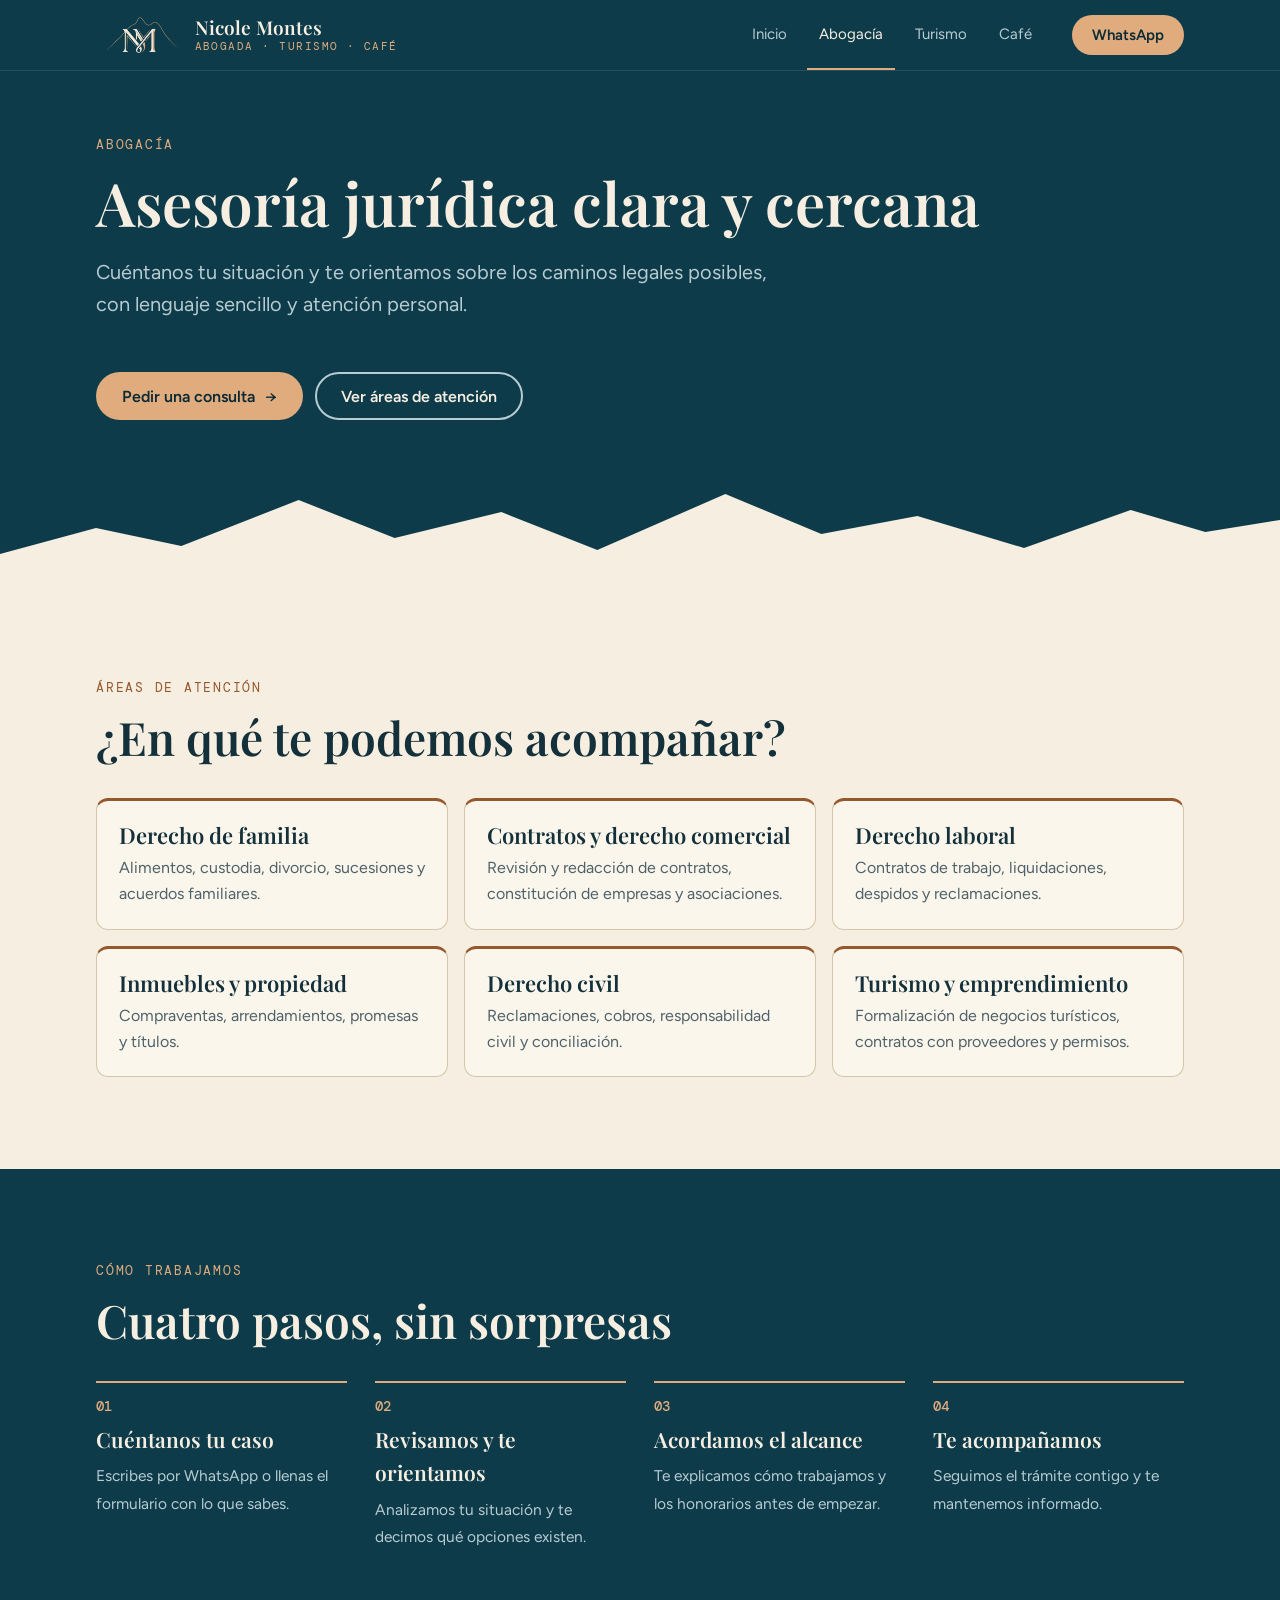
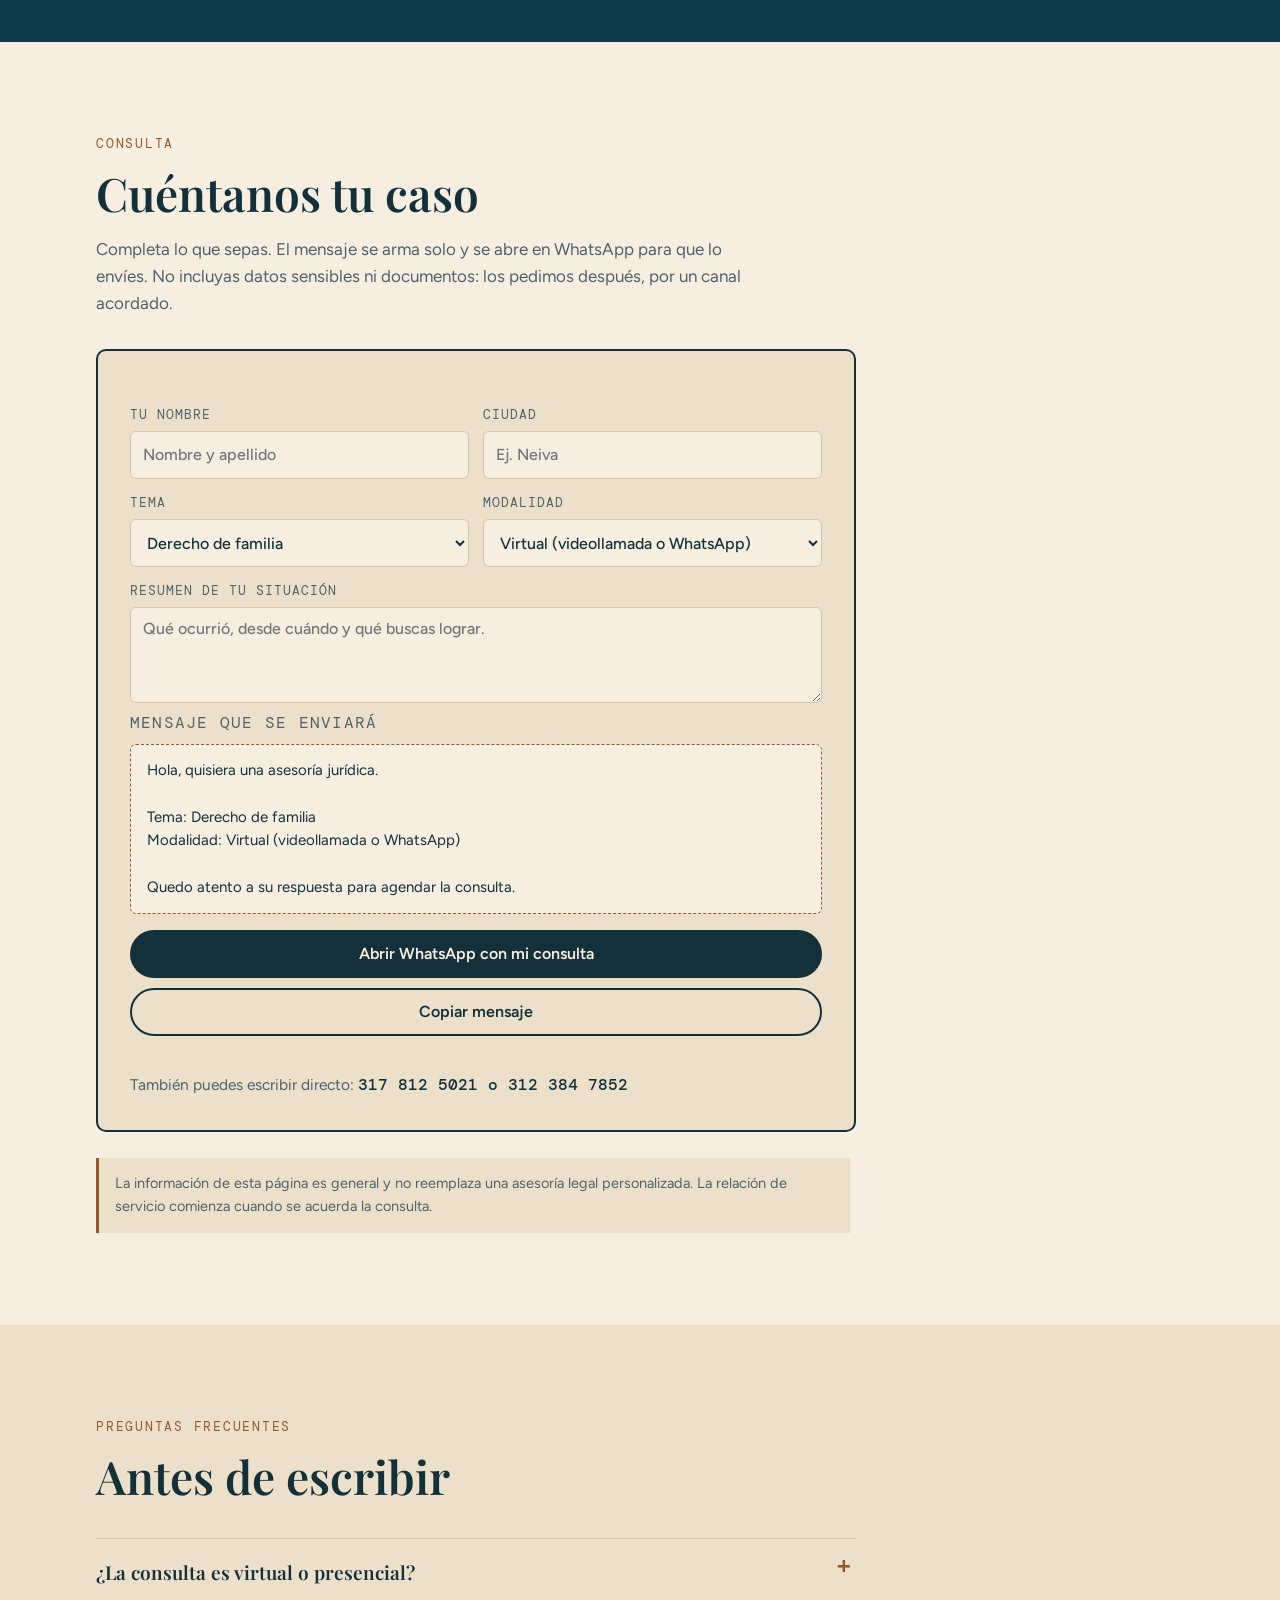
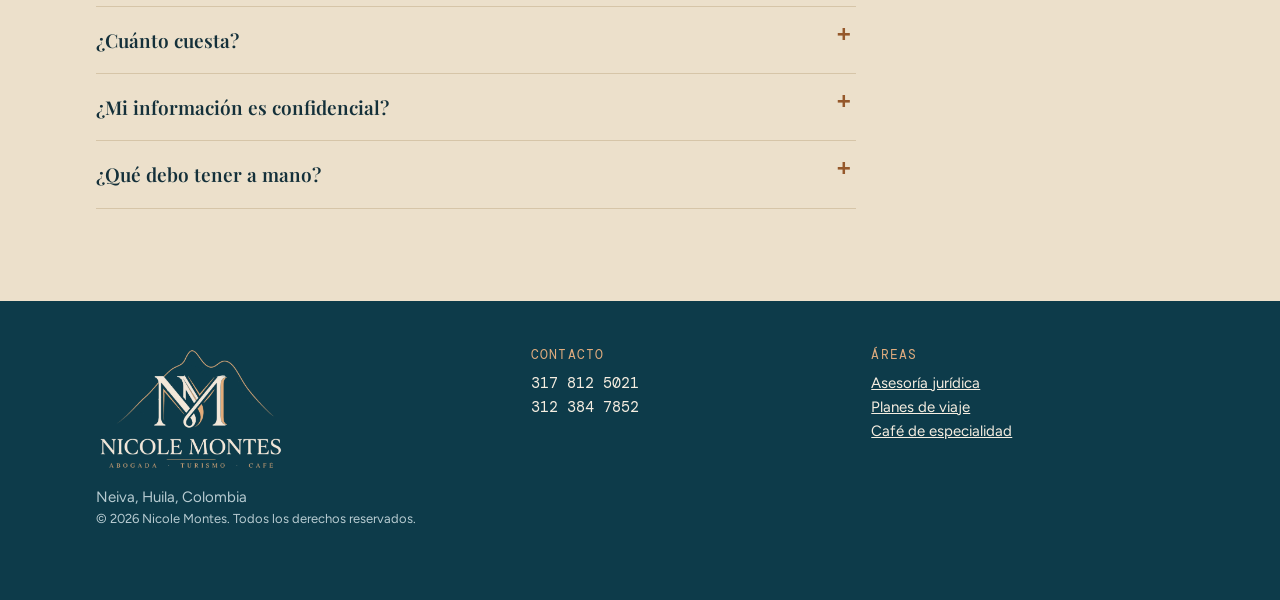
==== abogacia.html @ 296c9411 "Sitio NM: abogacia, turismo y tienda de cafe" ====
<!doctype html>
<html lang="es">
<head>
<meta charset="utf-8">
<meta name="viewport" content="width=device-width, initial-scale=1, viewport-fit=cover">
<title>Asesoría jurídica · Nicole Montes, abogada</title>
<meta name="description" content="Asesoría jurídica clara y cercana: familia, contratos, laboral, inmuebles y más. Consulta virtual o presencial.">
<meta property="og:type" content="website">
<meta property="og:title" content="Asesoría jurídica · Nicole Montes, abogada">
<meta property="og:description" content="Asesoría jurídica clara y cercana: familia, contratos, laboral, inmuebles y más. Consulta virtual o presencial.">
<meta name="theme-color" content="#0d3b4a">
<link rel="preconnect" href="https://fonts.googleapis.com">
<link rel="preconnect" href="https://fonts.gstatic.com" crossorigin>
<link rel="stylesheet" href="https://fonts.googleapis.com/css2?family=DM+Mono:wght@400;500&family=Figtree:wght@400;500;600&family=Playfair+Display:ital,wght@0,500;0,600;0,700;1,500;1,600&display=swap">
<link rel="stylesheet" href="site.css">
</head>
<body data-page="abogacia">
<div id="site-header"></div>
<main>

  <section class="band hero small">
    <div class="wrap">
      <p class="eyebrow">Abogacía</p>
      <h1 id="hero-title" style="max-width:15em"></h1>
      <p class="lead" id="hero-text"></p>
      <div class="cred" id="cred"></div>
      <div class="cta-row">
        <a class="btn btn-gold arrow" href="#consulta">Pedir una consulta</a>
        <a class="btn btn-line" href="#areas">Ver áreas de atención</a>
      </div>
    </div>
    <svg class="ridge" viewBox="0 0 1200 110" preserveAspectRatio="none" aria-hidden="true" focusable="false">
      <path d="M0 110 L0 78 L90 52 L170 70 L280 24 L370 62 L470 36 L560 74 L680 18 L770 58 L860 40 L960 72 L1060 34 L1130 56 L1200 44 L1200 110 Z"/>
    </svg>
  </section>

  <section class="section" id="areas">
    <div class="wrap">
      <p class="eyebrow">Áreas de atención</p>
      <h2>¿En qué te podemos acompañar?</h2>
      <div class="areas" id="areas-list"></div>
    </div>
  </section>

  <section class="section trust">
    <div class="wrap">
      <p class="eyebrow">Cómo trabajamos</p>
      <h2>Cuatro pasos, sin sorpresas</h2>
      <ol class="pasos" id="pasos"></ol>
    </div>
  </section>

  <section class="section" id="consulta">
    <div class="wrap">
      <p class="eyebrow">Consulta</p>
      <h2>Cuéntanos tu caso</h2>
      <p class="intro">Completa lo que sepas. El mensaje se arma solo y se abre en WhatsApp para que lo envíes. No incluyas datos sensibles ni documentos: los pedimos después, por un canal acordado.</p>
      <form class="order" id="consulta-form" autocomplete="off" style="margin-top:32px;max-width:760px">
        <div class="fields">
          <div class="fields-2">
            <div class="field"><label for="a-nombre">Tu nombre</label><input id="a-nombre" type="text" maxlength="80" placeholder="Nombre y apellido"></div>
            <div class="field"><label for="a-ciudad">Ciudad</label><input id="a-ciudad" type="text" maxlength="60" placeholder="Ej. Neiva"></div>
          </div>
          <div class="fields-2">
            <div class="field"><label for="a-tema">Tema</label><select id="a-tema"></select></div>
            <div class="field"><label for="a-modalidad">Modalidad</label><select id="a-modalidad"><option>Virtual (videollamada o WhatsApp)</option><option>Presencial en Neiva</option><option>Sin preferencia</option></select></div>
          </div>
          <div class="field"><label for="a-caso">Resumen de tu situación</label><textarea id="a-caso" maxlength="600" placeholder="Qué ocurrió, desde cuándo y qué buscas lograr."></textarea></div>
        </div>
        <p class="preview-label">Mensaje que se enviará</p>
        <div class="preview" id="a-preview" aria-live="polite"></div>
        <div class="order-actions">
          <a class="btn btn-solid btn-wide" id="a-enviar" href="#" target="_blank" rel="noopener">Abrir WhatsApp con mi consulta</a>
          <button class="btn btn-ghost btn-wide" id="a-copiar" type="button">Copiar mensaje</button>
        </div>
        <p class="status" id="a-estado" role="status"></p>
        <p class="phones">También puedes escribir directo: <b data-tels></b></p>
      </form>
      <p class="aviso" id="aviso"></p>
    </div>
  </section>

  <section class="section story-sec" id="dudas">
    <div class="wrap">
      <p class="eyebrow">Preguntas frecuentes</p>
      <h2>Antes de escribir</h2>
      <div class="faq" id="faq"></div>
    </div>
  </section>

</main>
<div id="site-footer"></div>
<script src="contenido.js"></script>
<script src="site.js"></script>
</body>
</html>
---- site.css ----
/* Nicole Montes (NM) · diseño del sitio. Teal profundo + cobre + crema, tomados del logo. */
:root {
  --paper: #f6eee1;
  --paper-2: #ece0cb;
  --ink: #14303a;
  --muted: #4f626a;
  --copper: #95582b;
  --wine: #0d3b4a;
  --line: #d6c5a8;
  --band: #0d3b4a;
  --band-ink: #f6eee1;
  --band-muted: #b7cbd1;
  --gold: #e0ac7e;
  --btn-ink: #0a2a35;
  --card: #fbf6ec;
  --font-display: "Playfair Display", Georgia, "Times New Roman", serif;
  --font-body: "Figtree", system-ui, -apple-system, "Segoe UI", sans-serif;
  --font-mono: "DM Mono", ui-monospace, "SFMono-Regular", Menlo, monospace;
  --gutter: 16px;
}
@media (prefers-color-scheme: dark) {
  :root:not([data-theme="light"]) {
    --paper: #0a1c24; --paper-2: #102a35; --ink: #efe6d6; --muted: #a9bcc2;
    --copper: #e0ac7e; --wine: #e8bf9c; --line: #24424f; --band: #071419; --card: #0f2630;
    color-scheme: dark;
  }
}
:root[data-theme="dark"] {
  --paper: #0a1c24; --paper-2: #102a35; --ink: #efe6d6; --muted: #a9bcc2;
  --copper: #e0ac7e; --wine: #e8bf9c; --line: #24424f; --band: #071419; --card: #0f2630;
  color-scheme: dark;
}

* { box-sizing: border-box; }
html { scroll-behavior: smooth; scroll-padding-top: 120px; }
body {
  margin: 0; background: var(--paper); color: var(--ink);
  font-family: var(--font-body); font-size: 17px; line-height: 1.6;
}
body::before {
  content: ""; position: fixed; inset: 0 0 auto; height: env(safe-area-inset-top, 0px);
  z-index: 30; background: var(--band);
}
img { display: block; max-width: 100%; height: auto; }
a { color: inherit; }
h1, h2, h3 { font-family: var(--font-display); line-height: 1.12; text-wrap: balance; margin: 0; font-weight: 600; }
p { margin: 0; }
:focus-visible { outline: 3px solid var(--gold); outline-offset: 3px; }
.wrap {
  max-width: 1120px; margin-inline: auto;
  padding-left: max(var(--gutter), env(safe-area-inset-left, 0px));
  padding-right: max(var(--gutter), env(safe-area-inset-right, 0px));
}
.eyebrow {
  font-family: var(--font-mono); font-size: 12.5px; letter-spacing: 0.14em;
  text-transform: uppercase; color: var(--copper); margin-bottom: 14px;
}
.band .eyebrow, .deal .eyebrow, .trust .eyebrow { color: var(--gold); }

/* Logo de la asociación Montaña Luminosa (se pinta con el color del tema) */
.mark {
  display: inline-block; aspect-ratio: 660 / 527; flex: none; background: var(--gold);
  -webkit-mask: url(img/ml-logo.png) center / contain no-repeat; mask: url(img/ml-logo.png) center / contain no-repeat;
}
.mark-hero { width: clamp(110px, 14vw, 150px); margin-bottom: 20px; }
.mark-foot { width: 110px; }

/* Botones */
.btn {
  display: inline-flex; align-items: center; justify-content: center; gap: 10px;
  min-height: 48px; padding: 12px 24px; border-radius: 999px; border: 2px solid transparent;
  font: 600 16px/1.2 var(--font-body); text-decoration: none; cursor: pointer;
  transition: transform .15s ease, background-color .15s ease;
}
.btn:hover { transform: translateY(-1px); }
.btn-gold { background: var(--gold); color: var(--btn-ink); }
.btn-gold:hover { background: #ebbb91; }
.btn-line { border-color: var(--band-muted); color: var(--band-ink); }
.btn-line:hover { background: rgba(255,255,255,.08); }
.btn-solid { background: var(--ink); color: var(--paper); }
.btn-ghost { border-color: var(--ink); color: var(--ink); background: transparent; }
.btn-wide { width: 100%; }
.btn-sm { min-height: 42px; padding: 8px 18px; font-size: 15px; }
.arrow::after { content: "→"; font-weight: 500; }

/* Encabezado */
.top {
  position: sticky; top: env(safe-area-inset-top, 0px); z-index: 20;
  background: var(--band); color: var(--band-ink); border-bottom: 1px solid rgba(255,255,255,.1);
}
.top .wrap { display: flex; flex-wrap: wrap; align-items: center; justify-content: space-between; column-gap: 16px; row-gap: 0; }
.brand { display: flex; align-items: center; gap: 12px; text-decoration: none; min-height: 64px; }
.brand img { height: 40px; width: auto; }
.brand-name { font-family: var(--font-display); font-weight: 600; font-size: 19px; line-height: 1.1; white-space: nowrap; }
.brand-name small { display: block; font-family: var(--font-mono); font-weight: 400; font-size: 10.5px; letter-spacing: .14em; text-transform: uppercase; color: var(--gold); margin-top: 3px; }
.nav { order: 3; flex-basis: 100%; display: flex; justify-content: space-between; gap: 4px; font-size: 15px; border-top: 1px solid rgba(255,255,255,.08); }
.nav a { flex: 1; text-align: center; padding: 11px 6px; text-decoration: none; color: var(--band-muted); border-bottom: 2px solid transparent; }
.nav a:hover { color: var(--band-ink); }
.nav a[aria-current="page"] { color: var(--band-ink); border-bottom-color: var(--gold); }
.top .btn { min-height: 40px; padding: 8px 18px; font-size: 15px; white-space: nowrap; }
@media (min-width: 820px) {
  .nav { order: 0; flex-basis: auto; border-top: 0; gap: 8px; margin-left: auto; margin-right: 12px; }
  .nav a { flex: none; padding: 22px 12px; }
}
@media (max-width: 440px) { .brand-name small { display: none; } .brand { gap: 10px; } .brand img { height: 34px; width: auto; } .top .btn { padding: 8px 14px; } }

/* Franja principal */
.band { background: var(--band); color: var(--band-ink); }
.hero { padding-block: clamp(36px, 7vw, 80px) 0; }
.hero-grid { display: grid; gap: 36px; align-items: center; }
.hero h1 { font-size: clamp(34px, 5.8vw, 60px); font-weight: 600; }
.hero h1 em { font-style: italic; color: var(--gold); }
.hero .lead { margin-top: 20px; font-size: clamp(17px, 2.2vw, 20px); color: var(--band-muted); max-width: 34em; }
.chips { display: flex; flex-wrap: wrap; gap: 8px; margin-top: 26px; }
.chip { font-family: var(--font-mono); font-size: 13px; padding: 6px 12px; border-radius: 999px; border: 1px solid rgba(246,238,225,.3); color: var(--band-ink); }
.cta-row { display: flex; flex-wrap: wrap; gap: 12px; margin-top: 30px; }
.hero-photo { position: relative; max-width: 380px; width: 100%; justify-self: center; margin: 0; }
.hero-photo img { width: 100%; aspect-ratio: 4 / 5; object-fit: contain; border-radius: 10px; background: radial-gradient(circle at 50% 40%, #1a5164, #0a2e3b); padding: 14px; }
.hero-photo figcaption { margin-top: 10px; font-size: 13.5px; color: var(--band-muted); text-align: center; }
@media (min-width: 900px) { .hero-grid { grid-template-columns: 1.2fr .8fr; gap: 56px; } }
.ridge { display: block; width: 100%; height: clamp(48px, 9vw, 110px); margin-top: clamp(28px, 5vw, 56px); }
.ridge path { fill: var(--paper); }

/* Portada */
.hero-home { text-align: center; padding-bottom: 0; }
.hero-home .logo-full { width: min(560px, 90vw); margin: 0 auto 8px; }
.hero-home h1 { font-size: clamp(30px, 5vw, 50px); max-width: 17em; margin: 14px auto 0; }
.hero-home .lead { margin: 18px auto 0; }
.doors { display: grid; gap: 18px; padding-block: 8px clamp(40px, 6vw, 72px); }
@media (min-width: 900px) { .doors { grid-template-columns: repeat(3, 1fr); gap: 24px; } }
.door {
  display: flex; flex-direction: column; gap: 14px; padding: clamp(22px, 3vw, 30px); border: 1px solid var(--line);
  border-radius: 14px; background: var(--card); text-decoration: none; transition: transform .2s ease, box-shadow .2s ease, border-color .2s ease;
}
.door:hover { transform: translateY(-4px); border-color: var(--copper); box-shadow: 0 14px 34px rgba(13,59,74,.14); }
.door .ic { width: 54px; height: 54px; border-radius: 50%; display: grid; place-items: center; background: var(--band); color: var(--gold); }
.door .ic svg { width: 28px; height: 28px; stroke: currentColor; fill: none; stroke-width: 1.7; stroke-linecap: round; stroke-linejoin: round; }
.door h2 { font-size: clamp(24px, 3vw, 29px); }
.door p { color: var(--muted); font-size: 16px; }
.door ul { margin: 0; padding: 0; list-style: none; display: grid; gap: 6px; font-size: 15px; }
.door li { padding-left: 22px; position: relative; }
.door li::before { content: ""; position: absolute; left: 2px; top: .62em; width: 10px; height: 2px; background: var(--copper); }
.door .btn { margin-top: auto; align-self: flex-start; }
.proofs-home { display: grid; gap: 18px; margin-top: 34px; }
@media (min-width: 760px) { .proofs-home { grid-template-columns: repeat(2, 1fr); } }
@media (min-width: 1000px) { .proofs-home { grid-template-columns: repeat(4, 1fr); } }
.proofs-home div { padding: 18px 0 0; border-top: 2px solid var(--gold); }
.proofs-home b { display: block; font-family: var(--font-display); font-size: 20px; color: var(--gold); margin-bottom: 6px; font-weight: 600; }
.proofs-home span { color: var(--band-ink); font-size: 15.5px; }
.about-grid { display: grid; gap: 28px; margin-top: 28px; align-items: center; }
@media (min-width: 860px) { .about-grid { grid-template-columns: 340px 1fr; gap: 56px; } }
.about-grid img { width: min(340px, 100%); }
.about-grid p + p { margin-top: 14px; }
.about-grid p { max-width: 38em; }

.contact { display: flex; flex-wrap: wrap; gap: 14px 24px; align-items: center; margin-top: 26px; }
.contact a.link { font-family: var(--font-mono); font-size: 16px; }

/* Abogacía */
.areas { display: grid; gap: 16px; margin-top: 34px; }
@media (min-width: 700px) { .areas { grid-template-columns: repeat(2, 1fr); } }
@media (min-width: 1000px) { .areas { grid-template-columns: repeat(3, 1fr); } }
.area { padding: 22px; border: 1px solid var(--line); border-radius: 12px; background: var(--card); border-top: 3px solid var(--copper); }
.area h3 { font-size: 22px; margin-bottom: 8px; }
.area p { color: var(--muted); font-size: 16px; }
.pasos { margin: 34px 0 0; padding: 0; list-style: none; display: grid; gap: 22px; counter-reset: p; }
@media (min-width: 860px) { .pasos { grid-template-columns: repeat(4, 1fr); gap: 28px; } }
.pasos li { counter-increment: p; padding-top: 16px; border-top: 2px solid var(--gold); }
.pasos li::before { content: "0" counter(p); display: block; font: 500 14px/1 var(--font-mono); color: var(--gold); margin-bottom: 10px; }
.pasos b { display: block; font-family: var(--font-display); font-size: 21px; font-weight: 600; margin-bottom: 6px; color: var(--band-ink); }
.pasos span { color: var(--band-muted); font-size: 15.5px; }
.cred { display: flex; flex-wrap: wrap; gap: 8px; margin-top: 22px; }
.aviso { margin-top: 26px; padding: 14px 16px; border-left: 3px solid var(--copper); background: var(--paper-2); font-size: 14.5px; color: var(--muted); max-width: 52em; }

/* Turismo */
.filtros { display: flex; flex-wrap: wrap; gap: 8px; margin-top: 28px; }
.fbtn { min-height: 44px; padding: 8px 18px; border-radius: 999px; border: 1.5px solid var(--line); background: var(--paper); color: var(--ink); font: 600 15px/1 var(--font-body); cursor: pointer; text-transform: capitalize; }
.fbtn[aria-pressed="true"] { background: var(--ink); color: var(--paper); border-color: var(--ink); }
.planes { display: grid; gap: 22px; margin-top: 28px; }
@media (min-width: 720px) { .planes { grid-template-columns: repeat(2, 1fr); } }
@media (min-width: 1040px) { .planes { grid-template-columns: repeat(3, 1fr); } }
.plan { display: flex; flex-direction: column; border: 1px solid var(--line); border-radius: 14px; overflow: hidden; background: var(--card); }
.plan-img { width: 100%; aspect-ratio: 16 / 10; object-fit: cover; display: block; }
.plan-body { display: flex; flex-direction: column; gap: 10px; padding: 20px; flex: 1; }
.plan h3 { font-size: 23px; }
.plan .dest { font-family: var(--font-mono); font-size: 12.5px; letter-spacing: .06em; text-transform: uppercase; color: var(--copper); }
.plan p { color: var(--muted); font-size: 15.5px; }
.plan ul { margin: 0; padding: 0; list-style: none; display: grid; gap: 4px; font-size: 15px; }
.plan li { padding-left: 20px; position: relative; }
.plan li::before { content: "✓"; position: absolute; left: 0; color: var(--copper); font-weight: 700; }
.plan-foot { margin-top: auto; padding-top: 12px; display: flex; flex-wrap: wrap; align-items: center; justify-content: space-between; gap: 10px; }
.plan-meta { font-size: 14px; color: var(--muted); }
.plan-meta b { display: block; font-family: var(--font-display); font-size: 20px; color: var(--ink); font-weight: 600; }

@media (prefers-reduced-motion: reduce) { html { scroll-behavior: auto; } .btn, .door { transition: none; } }

/* Secciones */
.section { padding-block: clamp(52px, 8vw, 92px); }
.section h2 { font-size: clamp(30px, 4.6vw, 46px); font-weight: 600; max-width: 18em; }
.section .intro { margin-top: 16px; color: var(--muted); max-width: 38em; }

/* Cata */
.cata-grid { display: grid; gap: 40px; margin-top: 40px; align-items: start; }
@media (min-width: 900px) { .cata-grid { grid-template-columns: 1.1fr .9fr; gap: 64px; } }
.score { display: flex; align-items: baseline; gap: 14px; flex-wrap: wrap; }
.score b { font-family: var(--font-display); font-size: clamp(64px, 11vw, 104px); font-weight: 600; line-height: 1; color: var(--copper); font-variant-numeric: tabular-nums; }
.score span { color: var(--muted); max-width: 20em; }
.scale { position: relative; margin: 54px 6px 76px; height: 12px; border-radius: 6px; background: var(--paper-2); border: 1px solid var(--line); }
.scale-spec { position: absolute; inset: 0; border-radius: 6px; background: linear-gradient(90deg, #c98a43, var(--copper)); opacity: .9; }
.scale-mark { position: absolute; top: -9px; left: 32.5%; width: 4px; height: 28px; margin-left: -2px; background: var(--ink); border-radius: 2px; }
.scale-mark span {
  position: absolute; bottom: 36px; left: 50%; transform: translateX(-50%);
  background: var(--ink); color: var(--paper); font-family: var(--font-mono); font-size: 13px;
  padding: 3px 9px; border-radius: 4px; white-space: nowrap;
}
.tick { position: absolute; top: 20px; transform: translateX(-50%); font-family: var(--font-mono); font-size: 12px; color: var(--muted); }
.scale-note { position: absolute; top: 44px; left: 0; font-size: 13.5px; color: var(--muted); white-space: nowrap; }
.attrs { margin: 0; display: grid; gap: 0; border-top: 1px solid var(--line); }
.attrs div { display: grid; grid-template-columns: 8.5em 1fr; gap: 14px; padding: 13px 0; border-bottom: 1px solid var(--line); }
.attrs dt { font-family: var(--font-mono); font-size: 13px; letter-spacing: .08em; text-transform: uppercase; color: var(--copper); padding-top: 3px; }
.attrs dd { margin: 0; font-weight: 500; }
.photo-card { margin: 0; }
.photo-card img { width: 100%; aspect-ratio: 3 / 4; object-fit: cover; border-radius: 6px; }
.photo-card figcaption { margin-top: 10px; font-size: 14px; color: var(--muted); }

[hidden] { display: none !important; }
/* Tienda */
.vpick { display: flex; flex-wrap: wrap; gap: 10px; margin-top: 32px; }
.vbtn {
  display: inline-flex; align-items: center; gap: 10px; min-height: 48px; padding: 10px 18px; border-radius: 999px;
  border: 1.5px solid var(--line); background: var(--paper); color: var(--ink); font: 600 16px/1.2 var(--font-body); cursor: pointer;
  transition: background-color .15s ease;
}
.vbtn:hover { border-color: var(--copper); }
.vbtn[aria-pressed="true"] { background: var(--ink); color: var(--paper); border-color: var(--ink); }
.vbtn .vs { font-family: var(--font-mono); font-size: 12.5px; color: var(--copper); }
.vbtn[aria-pressed="true"] .vs { color: var(--gold); }
.shop { display: grid; gap: 28px; margin-top: 28px; align-items: start; }
@media (min-width: 960px) { .shop { grid-template-columns: 1.15fr .85fr; gap: 40px; } }
.ficha { border: 1px solid var(--line); border-radius: 10px; padding: clamp(20px, 4vw, 34px); background: var(--paper-2); display: grid; gap: 22px; min-width: 0; }
.ficha .tag { font-family: var(--font-mono); font-size: 12.5px; letter-spacing: .12em; text-transform: uppercase; color: var(--copper); }
.ficha h3 { font-size: clamp(32px, 4.6vw, 48px); margin-top: 4px; }
.ficha-top { display: flex; flex-wrap: wrap; align-items: flex-end; justify-content: space-between; gap: 14px 24px; }
.ficha-score { display: flex; align-items: baseline; gap: 12px; }
.ficha-score b { font-family: var(--font-display); font-size: clamp(60px, 9vw, 88px); font-weight: 600; line-height: 1; color: var(--copper); font-variant-numeric: tabular-nums; }
.ficha-score span { color: var(--muted); font-size: 15px; max-width: 9em; line-height: 1.3; }
.notes { display: flex; flex-wrap: wrap; gap: 8px; }
.note { padding: 7px 14px; border-radius: 999px; background: var(--copper); color: var(--paper); font-weight: 600; font-size: 15px; }
.ficha .scale { margin: 46px 6px 62px; }
.ficha-img { width: 100%; aspect-ratio: 16 / 10; object-fit: cover; object-position: 50% 62%; border-radius: 6px; }
.ficha-wait { display: grid; gap: 16px; justify-items: start; padding: 22px; border: 1.5px dashed var(--copper); border-radius: 8px; background: var(--paper); }
.ficha-wait p { color: var(--muted); max-width: 30em; }
.buy { border: 2px solid var(--ink); border-radius: 10px; padding: clamp(20px, 4vw, 30px); background: var(--paper); display: grid; gap: 18px; min-width: 0; }
@media (min-width: 960px) { .buy { position: sticky; top: calc(80px + env(safe-area-inset-top, 0px)); } }
.buy h3 { font-size: 26px; }
.sizes-pick { display: grid; grid-template-columns: repeat(3, 1fr); gap: 8px; margin-top: 6px; }
.sz { position: relative; display: grid; gap: 2px; padding: 12px 6px; border: 1.5px solid var(--line); border-radius: 8px; text-align: center; cursor: pointer; background: var(--paper); text-transform: none; letter-spacing: 0; }
.sz input { position: absolute; opacity: 0; inset: 0; cursor: pointer; margin: 0; }
.field label.sz { text-transform: none; letter-spacing: 0; font-family: var(--font-body); color: inherit; font-size: inherit; }
.sz b { font-family: var(--font-display); font-size: 21px; color: var(--ink); }
.sz span { font-family: var(--font-mono); font-size: 14px; color: var(--copper); font-variant-numeric: tabular-nums; }
.sz:has(input:checked) { border-color: var(--ink); background: var(--paper-2); box-shadow: inset 0 0 0 1.5px var(--ink); }
.sz:has(input:focus-visible) { outline: 3px solid var(--gold); outline-offset: 2px; }
.qty { display: inline-grid; grid-template-columns: 48px 64px 48px; align-items: stretch; }
.qty button { min-height: 48px; border: 1.5px solid var(--line); background: var(--paper); color: var(--ink); font: 600 22px/1 var(--font-body); cursor: pointer; }
.qty button:first-child { border-radius: 6px 0 0 6px; }
.qty button:last-child { border-radius: 0 6px 6px 0; }
.qty input { width: 100%; min-height: 48px; text-align: center; border: 1.5px solid var(--line); border-left: 0; border-right: 0; background: var(--paper); color: var(--ink); font: 600 17px/1 var(--font-body); -moz-appearance: textfield; appearance: textfield; }
.qty input::-webkit-outer-spin-button, .qty input::-webkit-inner-spin-button { -webkit-appearance: none; margin: 0; }
.qty-sm { grid-template-columns: 40px 48px 40px; }
.qty-sm button, .qty-sm input { min-height: 40px; font-size: 16px; }
.buy-row { display: flex; flex-wrap: wrap; align-items: end; gap: 14px 18px; }
.note-small { font-size: 14px; color: var(--muted); }
.add-status { min-height: 1.4em; font-size: 14.5px; color: var(--copper); font-weight: 600; }

/* Carrito y pago */
.cart-sec { background: var(--paper-2); }
.cart-grid { display: grid; gap: 32px; margin-top: 36px; align-items: start; }
@media (min-width: 960px) { .cart-grid { grid-template-columns: 1.15fr .85fr; gap: 44px; } }
.cart-card { border: 2px solid var(--ink); border-radius: 10px; padding: clamp(20px, 4vw, 32px); background: var(--paper); min-width: 0; }
.cart-card h3 { font-size: 26px; }
.cart-list { margin: 16px 0 0; padding: 0; list-style: none; border-top: 1px solid var(--line); }
.cart-line { display: grid; grid-template-columns: 1fr auto; gap: 8px 16px; padding: 16px 0; border-bottom: 1px solid var(--line); align-items: center; }
.cart-line .t { font-family: var(--font-display); font-weight: 600; font-size: 19px; }
.cart-line .s { color: var(--muted); font-size: 14.5px; }
.cart-line .lt { font-family: var(--font-mono); font-size: 17px; color: var(--copper); text-align: right; font-variant-numeric: tabular-nums; }
.cart-line .ctl { grid-column: 1 / -1; display: flex; align-items: center; justify-content: space-between; gap: 12px; }
.link-btn { background: none; border: 0; padding: 8px 4px; color: var(--muted); font: 500 14.5px/1 var(--font-body); text-decoration: underline; cursor: pointer; }
.cart-empty { padding: 26px 0 6px; color: var(--muted); display: grid; gap: 16px; justify-items: start; }
.cart-total { margin-top: 18px; padding: 14px 16px; border-radius: 6px; background: var(--ink); color: var(--paper); display: flex; flex-wrap: wrap; justify-content: space-between; align-items: baseline; gap: 4px 16px; }
.cart-total b { font-family: var(--font-mono); font-size: 24px; font-weight: 500; font-variant-numeric: tabular-nums; }
.cart-total span { font-size: 14px; opacity: .85; }
.pay { display: grid; gap: 20px; }
.pay-box { border: 2px solid var(--copper); border-radius: 10px; padding: clamp(20px, 4vw, 28px); background: var(--paper); }
.pay-box h3 { font-size: 24px; }
.steps { margin: 14px 0 0; padding: 0; list-style: none; display: grid; gap: 12px; counter-reset: s; }
.steps li { counter-increment: s; display: grid; grid-template-columns: 30px 1fr; gap: 12px; align-items: start; font-size: 15.5px; }
.steps li::before { content: counter(s); display: grid; place-items: center; width: 30px; height: 30px; border-radius: 50%; background: var(--copper); color: var(--paper); font: 600 14px/1 var(--font-mono); }
.accts { display: grid; gap: 10px; margin-top: 16px; }
.acct { display: grid; gap: 4px; padding: 12px 14px; border: 1px dashed var(--copper); border-radius: 6px; background: var(--paper-2); }
.acct small { font-family: var(--font-mono); font-size: 12px; letter-spacing: .08em; text-transform: uppercase; color: var(--muted); }
.acct .n { font-family: var(--font-mono); font-size: 18px; overflow-wrap: anywhere; }
.acct button { justify-self: start; }
.pay-note { margin-top: 14px; font-size: 15px; color: var(--muted); }
.pay-banner { margin: 18px 0 0; padding: 14px 16px; border-radius: 12px; border: 1px solid var(--line, #c9b79b); background: var(--card, #fff); font-size: 16px; line-height: 1.45; }
.pay-banner.ok { border-color: #3d7a4a; }
.pay-banner.bad { border-color: #b3402a; }
.pay-banner b { display: block; margin-bottom: 2px; }
.pay img { width: 100%; aspect-ratio: 4 / 3; object-fit: cover; border-radius: 6px; }
.is-disabled { opacity: .45; pointer-events: none; }
.fab {
  position: fixed; z-index: 25; right: max(16px, env(safe-area-inset-right, 0px)); bottom: calc(16px + env(safe-area-inset-bottom, 0px));
  display: inline-flex; align-items: center; gap: 10px; min-height: 52px; padding: 10px 20px; border-radius: 999px;
  background: var(--gold); color: var(--btn-ink); font: 600 16px/1.2 var(--font-body); text-decoration: none; box-shadow: 0 6px 22px rgba(0,0,0,.35);
}
.fab[hidden] { display: none; }

/* Molienda */
.beans { background: var(--paper-2); }
.beans-grid { display: grid; gap: 32px; align-items: center; }
@media (min-width: 900px) { .beans-grid { grid-template-columns: .9fr 1.1fr; gap: 64px; } }
.beans img { width: 100%; aspect-ratio: 4 / 3; object-fit: cover; object-position: 50% 78%; border-radius: 6px; }
.brew { margin: 26px 0 0; padding: 0; list-style: none; display: grid; gap: 12px; }
.brew li { padding-left: 18px; border-left: 3px solid var(--copper); }
.brew b { font-weight: 600; }

/* Pedido */
.buy-grid { display: grid; gap: 32px; margin-top: 40px; align-items: start; }
@media (min-width: 960px) { .buy-grid { grid-template-columns: .85fr 1.15fr; gap: 44px; } }
.sizes-col { display: grid; gap: 22px; }
.sizes-col img { width: 100%; aspect-ratio: 4 / 3; object-fit: cover; border-radius: 6px; }
.sizes { margin: 0; padding: 0; list-style: none; border-top: 1px solid var(--line); }
.sizes li { display: grid; grid-template-columns: 1fr auto; gap: 8px 16px; align-items: baseline; padding: 15px 0; border-bottom: 1px solid var(--line); }
.sizes b { font-family: var(--font-display); font-size: 24px; }
.sizes .p { font-family: var(--font-mono); font-size: 19px; color: var(--copper); font-variant-numeric: tabular-nums; }
.sizes small { grid-column: 1 / -1; color: var(--muted); font-size: 14.5px; }
.order { border: 2px solid var(--ink); border-radius: 10px; padding: clamp(20px, 4vw, 32px); background: var(--paper-2); }
.order h3 { font-size: 26px; }
.order > p { margin-top: 8px; color: var(--muted); font-size: 15.5px; }
.fields { display: grid; gap: 14px; margin-top: 22px; }
.fields-2 { display: grid; gap: 14px; }
@media (min-width: 560px) { .fields-2 { grid-template-columns: 1fr 1fr; } }
.field { display: grid; gap: 6px; min-width: 0; border: 0; padding: 0; margin: 0; }
.field label, .field legend { font-family: var(--font-mono); font-size: 12.5px; letter-spacing: .08em; text-transform: uppercase; color: var(--muted); padding: 0; }
.field select, .field input[type="text"], .field input[type="number"], .field textarea {
  width: 100%; min-height: 48px; padding: 10px 12px; border-radius: 6px; border: 1.5px solid var(--line);
  background: var(--paper); color: var(--ink); font: 500 16px/1.4 var(--font-body);
}
.field textarea { min-height: 96px; resize: vertical; }
.field select:focus, .field input:focus, .field textarea:focus { border-color: var(--copper); }
.hint { font-size: 14.5px; color: var(--muted); min-height: 1.4em; }
.checks { display: grid; grid-template-columns: repeat(auto-fit, minmax(150px, 1fr)); gap: 8px; margin-top: 6px; }
.checks label {
  display: flex; align-items: center; gap: 10px; padding: 10px 12px; border: 1.5px solid var(--line); border-radius: 6px;
  background: var(--paper); font: 500 15.5px/1.2 var(--font-body); letter-spacing: 0; text-transform: none; color: var(--ink); cursor: pointer;
}
.checks input { width: 20px; height: 20px; accent-color: var(--copper); flex: none; }
.total { margin-top: 20px; padding: 14px 16px; border-radius: 6px; background: var(--ink); color: var(--paper); display: flex; flex-wrap: wrap; justify-content: space-between; gap: 6px 16px; align-items: baseline; }
.total b { font-family: var(--font-mono); font-size: 22px; font-weight: 500; font-variant-numeric: tabular-nums; }
.total span { font-size: 14px; opacity: .85; }
.preview {
  margin: 8px 0 0; padding: 14px 16px; border-radius: 6px; background: var(--paper); border: 1px dashed var(--copper);
  font-size: 15px; line-height: 1.55; white-space: pre-wrap; overflow-wrap: anywhere; color: var(--ink);
}
.preview-label { margin-top: 22px; font-family: var(--font-mono); font-size: 12.5px; letter-spacing: .08em; text-transform: uppercase; color: var(--muted); }
.order-actions { display: grid; gap: 10px; margin-top: 16px; }
.status { min-height: 1.4em; margin-top: 10px; font-size: 14.5px; color: var(--muted); }
.phones { margin-top: 16px; font-size: 15px; color: var(--muted); }
.phones b { font-family: var(--font-mono); font-weight: 500; color: var(--ink); white-space: nowrap; }

/* Negociación */
.deal { background: var(--band); color: var(--band-ink); }
.deal .eyebrow { color: var(--gold); }
.deal h2 { color: var(--band-ink); }
.deal .intro { color: var(--band-muted); }
.deal-grid { display: grid; gap: 32px; margin-top: 40px; align-items: start; }
@media (min-width: 960px) { .deal-grid { grid-template-columns: .8fr 1.2fr; gap: 56px; } }
.deal-list { margin: 0; padding: 0; list-style: none; display: grid; gap: 14px; }
.deal-list li { padding-left: 18px; border-left: 3px solid var(--gold); color: var(--band-ink); }
.deal-list b { display: block; font-family: var(--font-display); font-size: 20px; color: var(--gold); }
.deal-list span { color: var(--band-muted); font-size: 15.5px; }
.deal .order { background: var(--paper); border-color: var(--gold); color: var(--ink); }

/* Historia */
.story-sec { background: var(--paper-2); }
.story-grid { display: grid; gap: 40px; margin-top: 40px; align-items: start; }
@media (min-width: 900px) { .story-grid { grid-template-columns: 1.1fr .9fr; gap: 64px; } }
.story p { max-width: 36em; }
.story p + p { margin-top: 16px; }
.story .big { font-family: var(--font-display); font-size: clamp(22px, 3vw, 28px); line-height: 1.25; color: var(--wine); margin-bottom: 20px; max-width: 22em; }
.credits { margin: 28px 0 0; padding: 0; list-style: none; display: grid; gap: 12px; }
.credits li { display: grid; gap: 2px; padding-left: 16px; border-left: 3px solid var(--copper); }
.credits small { font-family: var(--font-mono); font-size: 12.5px; letter-spacing: .08em; text-transform: uppercase; color: var(--muted); }

/* Marca aliada */
.allied-grid { display: grid; gap: 28px; margin-top: 36px; align-items: center; }
@media (min-width: 760px) { .allied-grid { grid-template-columns: 260px 1fr; gap: 48px; } }
.allied-logo { width: min(260px, 100%); aspect-ratio: 1; border-radius: 8px; overflow: hidden; border: 1px solid var(--line); }
.allied-logo img { width: 100%; height: 100%; object-fit: cover; }
.allied h3 { font-size: 28px; }
.allied-roles { display: flex; flex-wrap: wrap; gap: 8px; margin: 16px 0; }
.allied-roles span { font-family: var(--font-mono); font-size: 13px; letter-spacing: .1em; text-transform: uppercase; padding: 6px 12px; border-radius: 999px; border: 1px solid var(--copper); color: var(--copper); }
.allied p { color: var(--muted); max-width: 36em; }

/* Confianza */
.trust { background: var(--band); color: var(--band-ink); }
.trust .eyebrow { color: var(--gold); }
.trust h2 { color: var(--band-ink); }
.trust .intro { color: var(--band-muted); }
.proofs { margin: 40px 0 0; padding: 0; list-style: none; display: grid; gap: 0; border-top: 1px solid rgba(243,231,209,.2); }
.proofs li { display: grid; gap: 6px; padding: 22px 0; border-bottom: 1px solid rgba(243,231,209,.2); }
@media (min-width: 760px) { .proofs li { grid-template-columns: 15em 1fr; gap: 32px; align-items: baseline; } }
.proofs strong { font-family: var(--font-display); font-size: 21px; font-weight: 600; color: var(--gold); }
.proofs span { color: var(--band-ink); max-width: 40em; }

/* FAQ */
.faq { margin-top: 36px; border-top: 1px solid var(--line); max-width: 760px; }
.faq details { border-bottom: 1px solid var(--line); }
.faq summary {
  cursor: pointer; padding: 18px 36px 18px 0; position: relative; list-style: none;
  font-family: var(--font-display); font-weight: 600; font-size: 19px;
}
.faq summary::-webkit-details-marker { display: none; }
.faq summary::after { content: "+"; position: absolute; right: 4px; top: 14px; font: 500 26px/1 var(--font-mono); color: var(--copper); }
.faq details[open] summary::after { content: "–"; }
.faq details p { padding: 0 0 20px; color: var(--muted); max-width: 38em; }


/* Pie */
.foot { padding-block: 44px; font-size: 15px; }
.foot .wrap { display: grid; gap: 28px; }
@media (min-width: 760px) { .foot .wrap { grid-template-columns: 1.3fr 1fr 1fr; } }
.foot img { width: 190px; }
.foot p { color: var(--band-muted); }
.foot .nums { font-family: var(--font-mono); color: var(--band-ink); }
.foot .head { font-family: var(--font-mono); font-size: 12.5px; letter-spacing: .1em; text-transform: uppercase; color: var(--gold); margin-bottom: 6px; }
.foot a { color: var(--band-ink); }
.copy { padding-block: 0 26px; font-size: 13px; color: var(--band-muted); }
.hero.small { padding-block: clamp(32px, 6vw, 64px) 0; }
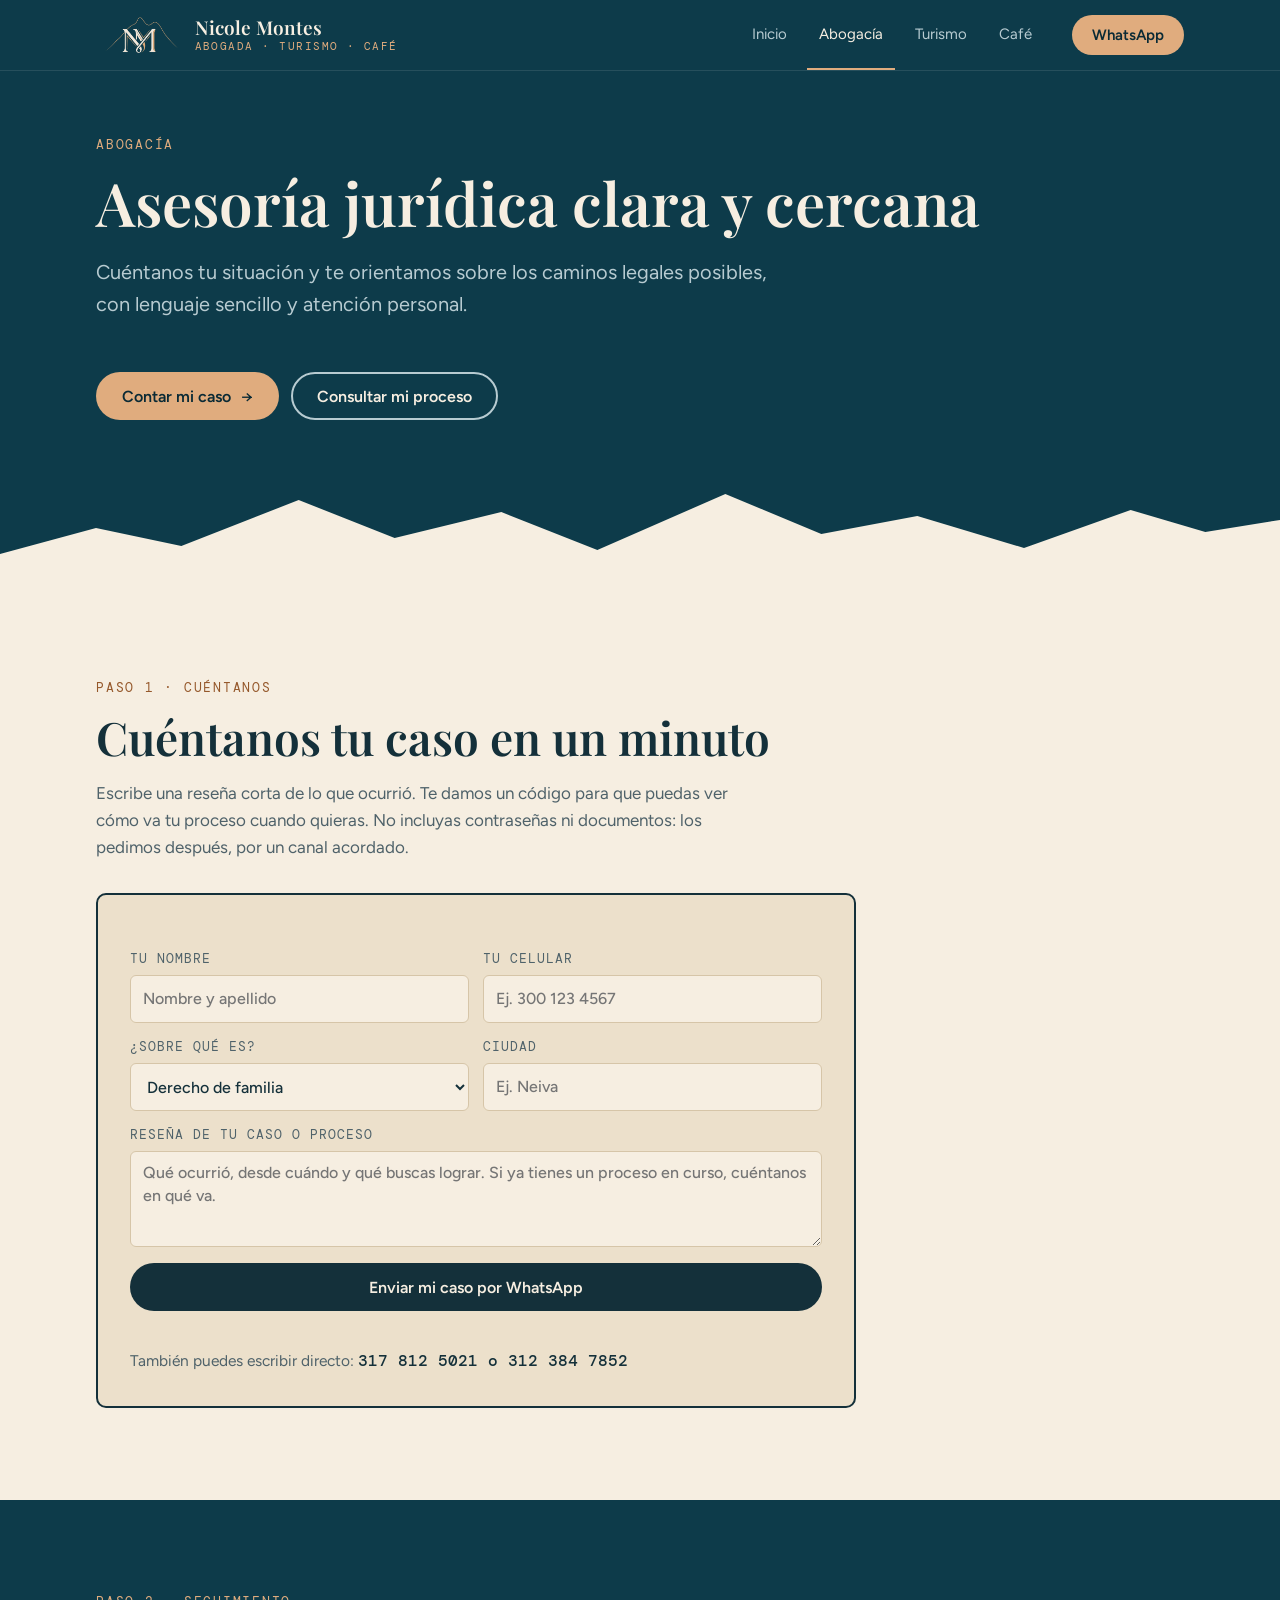
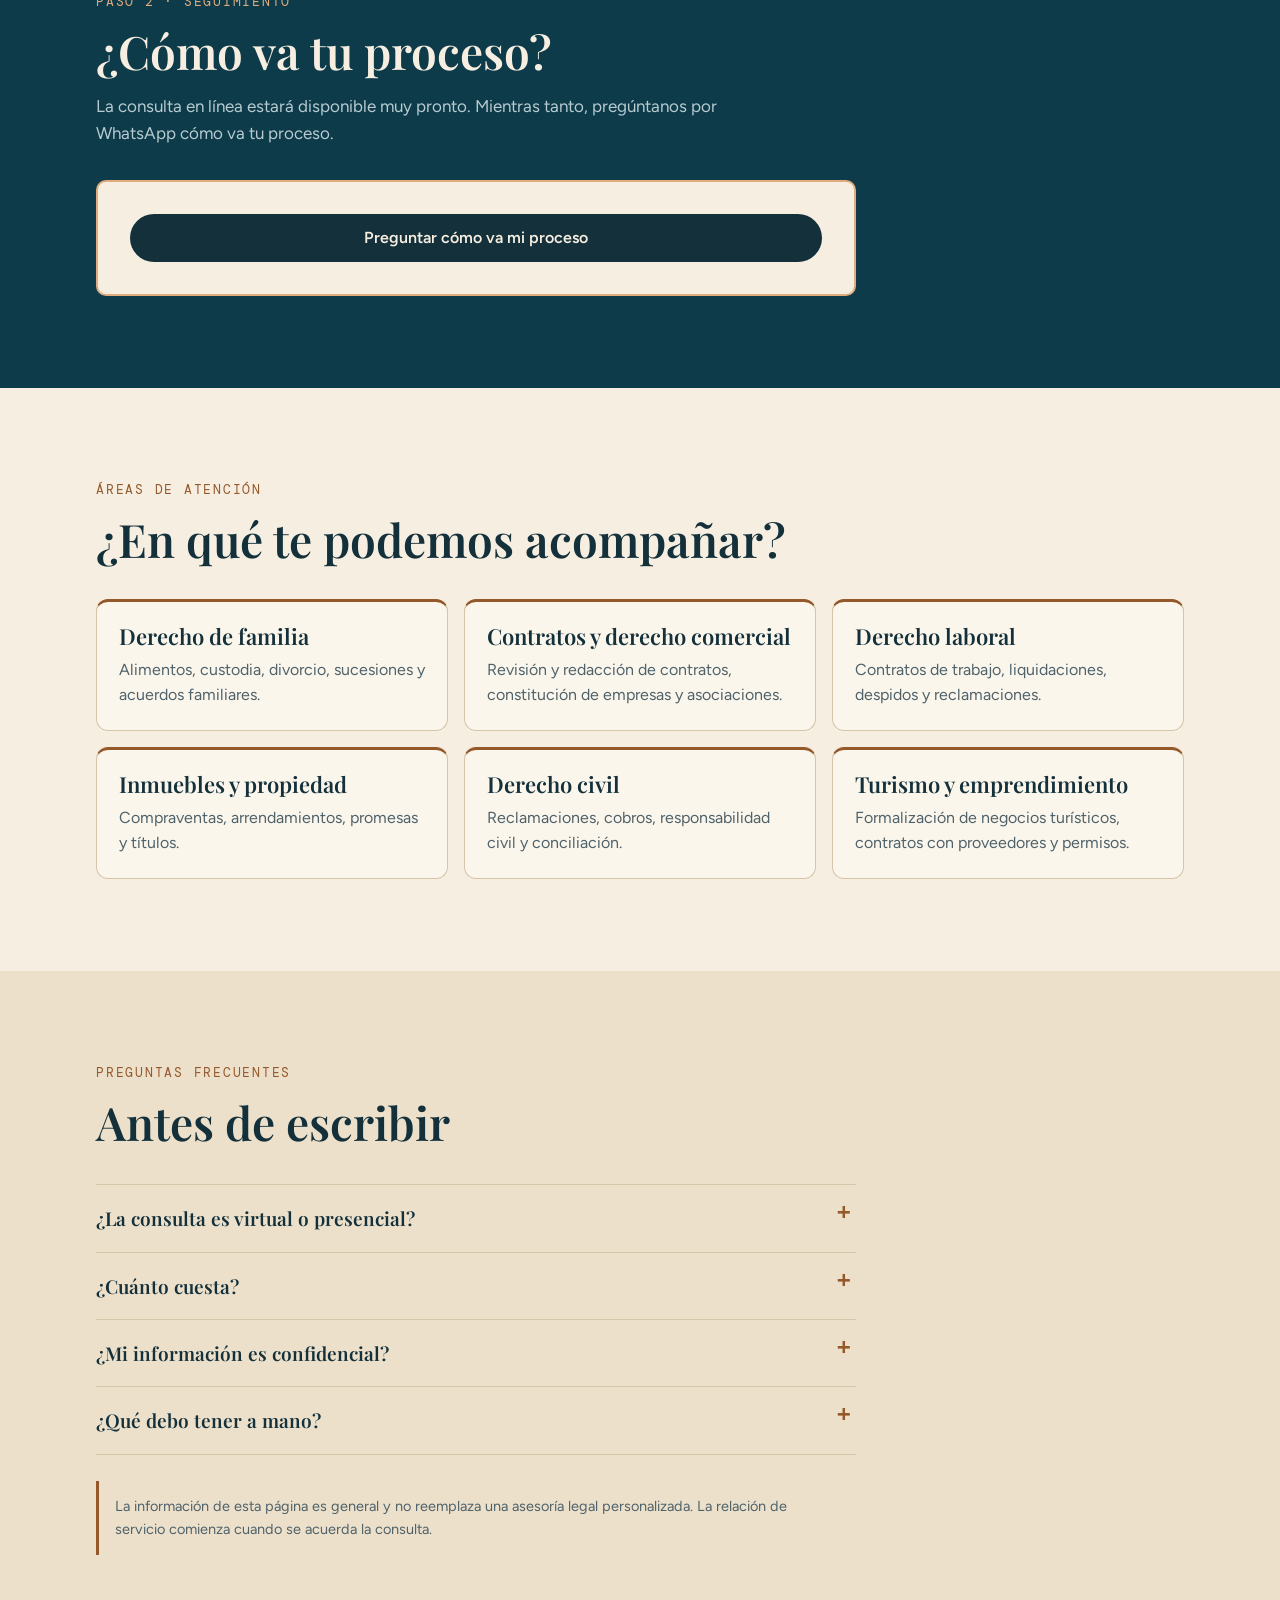
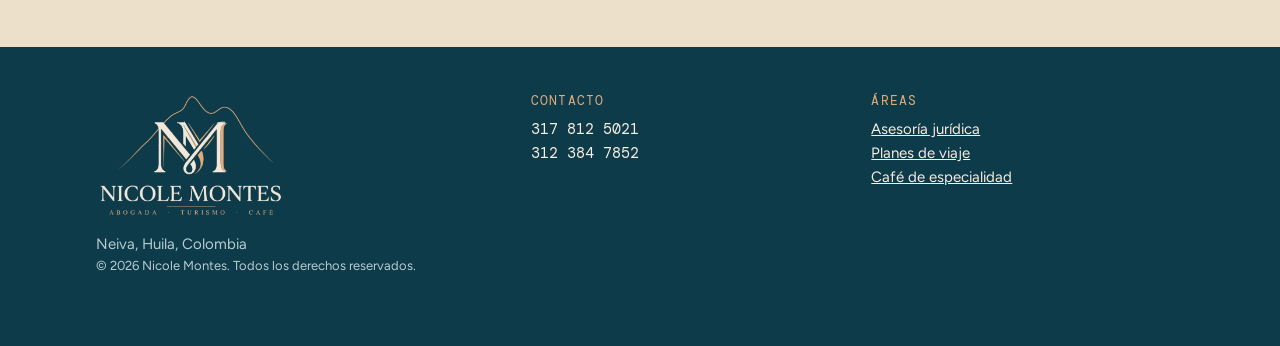
==== commit 9fc31a8c: "Cafe: solo Castillo y Borbon rosado; abogacia con seguimiento de casos - Cafe: dos variedades, bolsa" ====
--- a/abogacia.html
+++ b/abogacia.html
@@ -4,10 +4,10 @@
 <meta charset="utf-8">
 <meta name="viewport" content="width=device-width, initial-scale=1, viewport-fit=cover">
 <title>Asesoría jurídica · Nicole Montes, abogada</title>
-<meta name="description" content="Asesoría jurídica clara y cercana: familia, contratos, laboral, inmuebles y más. Consulta virtual o presencial.">
+<meta name="description" content="Cuenta tu caso en un minuto y consulta cómo va tu proceso desde esta página. Familia, contratos, laboral, inmuebles y más.">
 <meta property="og:type" content="website">
 <meta property="og:title" content="Asesoría jurídica · Nicole Montes, abogada">
-<meta property="og:description" content="Asesoría jurídica clara y cercana: familia, contratos, laboral, inmuebles y más. Consulta virtual o presencial.">
+<meta property="og:description" content="Cuenta tu caso en un minuto y consulta cómo va tu proceso desde esta página.">
 <meta name="theme-color" content="#0d3b4a">
 <link rel="preconnect" href="https://fonts.googleapis.com">
 <link rel="preconnect" href="https://fonts.gstatic.com" crossorigin>
@@ -25,13 +25,65 @@
       <p class="lead" id="hero-text"></p>
       <div class="cred" id="cred"></div>
       <div class="cta-row">
-        <a class="btn btn-gold arrow" href="#consulta">Pedir una consulta</a>
-        <a class="btn btn-line" href="#areas">Ver áreas de atención</a>
+        <a class="btn btn-gold arrow" href="#consulta">Contar mi caso</a>
+        <a class="btn btn-line" href="#seguimiento">Consultar mi proceso</a>
       </div>
     </div>
     <svg class="ridge" viewBox="0 0 1200 110" preserveAspectRatio="none" aria-hidden="true" focusable="false">
       <path d="M0 110 L0 78 L90 52 L170 70 L280 24 L370 62 L470 36 L560 74 L680 18 L770 58 L860 40 L960 72 L1060 34 L1130 56 L1200 44 L1200 110 Z"/>
     </svg>
+  </section>
+
+  <section class="section" id="consulta">
+    <div class="wrap">
+      <p class="eyebrow">Paso 1 · Cuéntanos</p>
+      <h2>Cuéntanos tu caso en un minuto</h2>
+      <p class="intro">Escribe una reseña corta de lo que ocurrió. Te damos un código para que puedas ver cómo va tu proceso cuando quieras. No incluyas contraseñas ni documentos: los pedimos después, por un canal acordado.</p>
+      <form class="order" id="consulta-form" autocomplete="off" style="margin-top:32px;max-width:760px">
+        <div class="fields">
+          <div class="fields-2">
+            <div class="field"><label for="a-nombre">Tu nombre</label><input id="a-nombre" type="text" maxlength="80" placeholder="Nombre y apellido" autocomplete="name"></div>
+            <div class="field"><label for="a-tel">Tu celular</label><input id="a-tel" type="text" inputmode="tel" maxlength="25" placeholder="Ej. 300 123 4567" autocomplete="tel"></div>
+          </div>
+          <div class="fields-2">
+            <div class="field"><label for="a-tema">¿Sobre qué es?</label><select id="a-tema"></select></div>
+            <div class="field"><label for="a-ciudad">Ciudad</label><input id="a-ciudad" type="text" maxlength="60" placeholder="Ej. Neiva"></div>
+          </div>
+          <div class="field"><label for="a-caso">Reseña de tu caso o proceso</label><textarea id="a-caso" maxlength="1500" placeholder="Qué ocurrió, desde cuándo y qué buscas lograr. Si ya tienes un proceso en curso, cuéntanos en qué va."></textarea></div>
+        </div>
+        <div class="order-actions">
+          <button class="btn btn-solid btn-wide" id="a-enviar" type="submit">Enviar mi caso</button>
+          <a class="btn btn-ghost btn-wide" id="a-wa" href="#" target="_blank" rel="noopener">Prefiero enviarlo por WhatsApp</a>
+        </div>
+        <p class="status" id="a-estado" role="status"></p>
+        <div class="resultado" id="a-ok" hidden>
+          <p class="r-tag">Tu caso quedó registrado</p>
+          <p class="r-code" id="a-codigo"></p>
+          <p>Guarda este código. Con él y tu celular puedes ver cómo va tu proceso más abajo, en <a href="#seguimiento">Consultar mi proceso</a>. Te escribiremos pronto.</p>
+          <button class="btn btn-ghost btn-sm" id="a-copiar" type="button">Copiar código</button>
+        </div>
+        <p class="phones">También puedes escribir directo: <b data-tels></b></p>
+      </form>
+    </div>
+  </section>
+
+  <section class="section trust" id="seguimiento">
+    <div class="wrap">
+      <p class="eyebrow">Paso 2 · Seguimiento</p>
+      <h2>¿Cómo va tu proceso?</h2>
+      <p class="intro" id="s-intro">Escribe tu código y el celular con el que registraste el caso.</p>
+      <form class="order seguir" id="seguir-form" autocomplete="off" style="margin-top:32px;max-width:760px">
+        <div class="fields-2">
+          <div class="field"><label for="s-codigo">Código del caso</label><input id="s-codigo" type="text" maxlength="20" placeholder="NM-XXXXXXXX" autocapitalize="characters"></div>
+          <div class="field"><label for="s-tel">Celular</label><input id="s-tel" type="text" inputmode="tel" maxlength="25" placeholder="El que usaste al registrarte"></div>
+        </div>
+        <div class="order-actions">
+          <button class="btn btn-solid btn-wide" id="s-ver" type="submit">Ver mi proceso</button>
+        </div>
+        <p class="status" id="s-estado" role="status"></p>
+        <div class="resultado" id="s-res" hidden></div>
+      </form>
+    </div>
   </section>
 
   <section class="section" id="areas">
@@ -42,49 +94,12 @@
     </div>
   </section>
 
-  <section class="section trust">
-    <div class="wrap">
-      <p class="eyebrow">Cómo trabajamos</p>
-      <h2>Cuatro pasos, sin sorpresas</h2>
-      <ol class="pasos" id="pasos"></ol>
-    </div>
-  </section>
-
-  <section class="section" id="consulta">
-    <div class="wrap">
-      <p class="eyebrow">Consulta</p>
-      <h2>Cuéntanos tu caso</h2>
-      <p class="intro">Completa lo que sepas. El mensaje se arma solo y se abre en WhatsApp para que lo envíes. No incluyas datos sensibles ni documentos: los pedimos después, por un canal acordado.</p>
-      <form class="order" id="consulta-form" autocomplete="off" style="margin-top:32px;max-width:760px">
-        <div class="fields">
-          <div class="fields-2">
-            <div class="field"><label for="a-nombre">Tu nombre</label><input id="a-nombre" type="text" maxlength="80" placeholder="Nombre y apellido"></div>
-            <div class="field"><label for="a-ciudad">Ciudad</label><input id="a-ciudad" type="text" maxlength="60" placeholder="Ej. Neiva"></div>
-          </div>
-          <div class="fields-2">
-            <div class="field"><label for="a-tema">Tema</label><select id="a-tema"></select></div>
-            <div class="field"><label for="a-modalidad">Modalidad</label><select id="a-modalidad"><option>Virtual (videollamada o WhatsApp)</option><option>Presencial en Neiva</option><option>Sin preferencia</option></select></div>
-          </div>
-          <div class="field"><label for="a-caso">Resumen de tu situación</label><textarea id="a-caso" maxlength="600" placeholder="Qué ocurrió, desde cuándo y qué buscas lograr."></textarea></div>
-        </div>
-        <p class="preview-label">Mensaje que se enviará</p>
-        <div class="preview" id="a-preview" aria-live="polite"></div>
-        <div class="order-actions">
-          <a class="btn btn-solid btn-wide" id="a-enviar" href="#" target="_blank" rel="noopener">Abrir WhatsApp con mi consulta</a>
-          <button class="btn btn-ghost btn-wide" id="a-copiar" type="button">Copiar mensaje</button>
-        </div>
-        <p class="status" id="a-estado" role="status"></p>
-        <p class="phones">También puedes escribir directo: <b data-tels></b></p>
-      </form>
-      <p class="aviso" id="aviso"></p>
-    </div>
-  </section>
-
   <section class="section story-sec" id="dudas">
     <div class="wrap">
       <p class="eyebrow">Preguntas frecuentes</p>
       <h2>Antes de escribir</h2>
       <div class="faq" id="faq"></div>
+      <p class="aviso" id="aviso"></p>
     </div>
   </section>
 
--- a/site.css
+++ b/site.css
@@ -258,6 +258,7 @@
 .sz input { position: absolute; opacity: 0; inset: 0; cursor: pointer; margin: 0; }
 .field label.sz { text-transform: none; letter-spacing: 0; font-family: var(--font-body); color: inherit; font-size: inherit; }
 .sz b { font-family: var(--font-display); font-size: 21px; color: var(--ink); }
+.sz small { font-size: 12.5px; color: var(--muted); }
 .sz span { font-family: var(--font-mono); font-size: 14px; color: var(--copper); font-variant-numeric: tabular-nums; }
 .sz:has(input:checked) { border-color: var(--ink); background: var(--paper-2); box-shadow: inset 0 0 0 1.5px var(--ink); }
 .sz:has(input:focus-visible) { outline: 3px solid var(--gold); outline-offset: 2px; }
@@ -437,3 +438,15 @@
 .foot a { color: var(--band-ink); }
 .copy { padding-block: 0 26px; font-size: 13px; color: var(--band-muted); }
 .hero.small { padding-block: clamp(32px, 6vw, 64px) 0; }
+
+/* Abogacía: código del caso y seguimiento del proceso */
+.trust .order { background: var(--paper); border-color: var(--gold); color: var(--ink); }
+.resultado { margin-top: 22px; padding: 18px 20px; border: 1.5px solid var(--gold); border-radius: 10px; background: var(--card); color: var(--ink); }
+.resultado p { margin: 6px 0; }
+.r-tag { font-family: var(--font-mono); font-size: 12.5px; letter-spacing: .08em; text-transform: uppercase; color: var(--muted); }
+.r-code { font-family: var(--font-mono); font-size: clamp(24px, 6vw, 34px); font-weight: 500; letter-spacing: .06em; color: var(--copper); }
+.r-estado { display: inline-block; font-family: var(--font-display); font-size: 24px; font-weight: 600; text-transform: capitalize; color: var(--wine); }
+.r-news { list-style: none; margin: 8px 0 0; padding: 0; display: grid; gap: 12px; }
+.r-news li { padding-left: 14px; border-left: 3px solid var(--gold); }
+.r-news time { display: block; font-family: var(--font-mono); font-size: 12.5px; color: var(--muted); }
+.resultado .btn { margin-top: 10px; }
